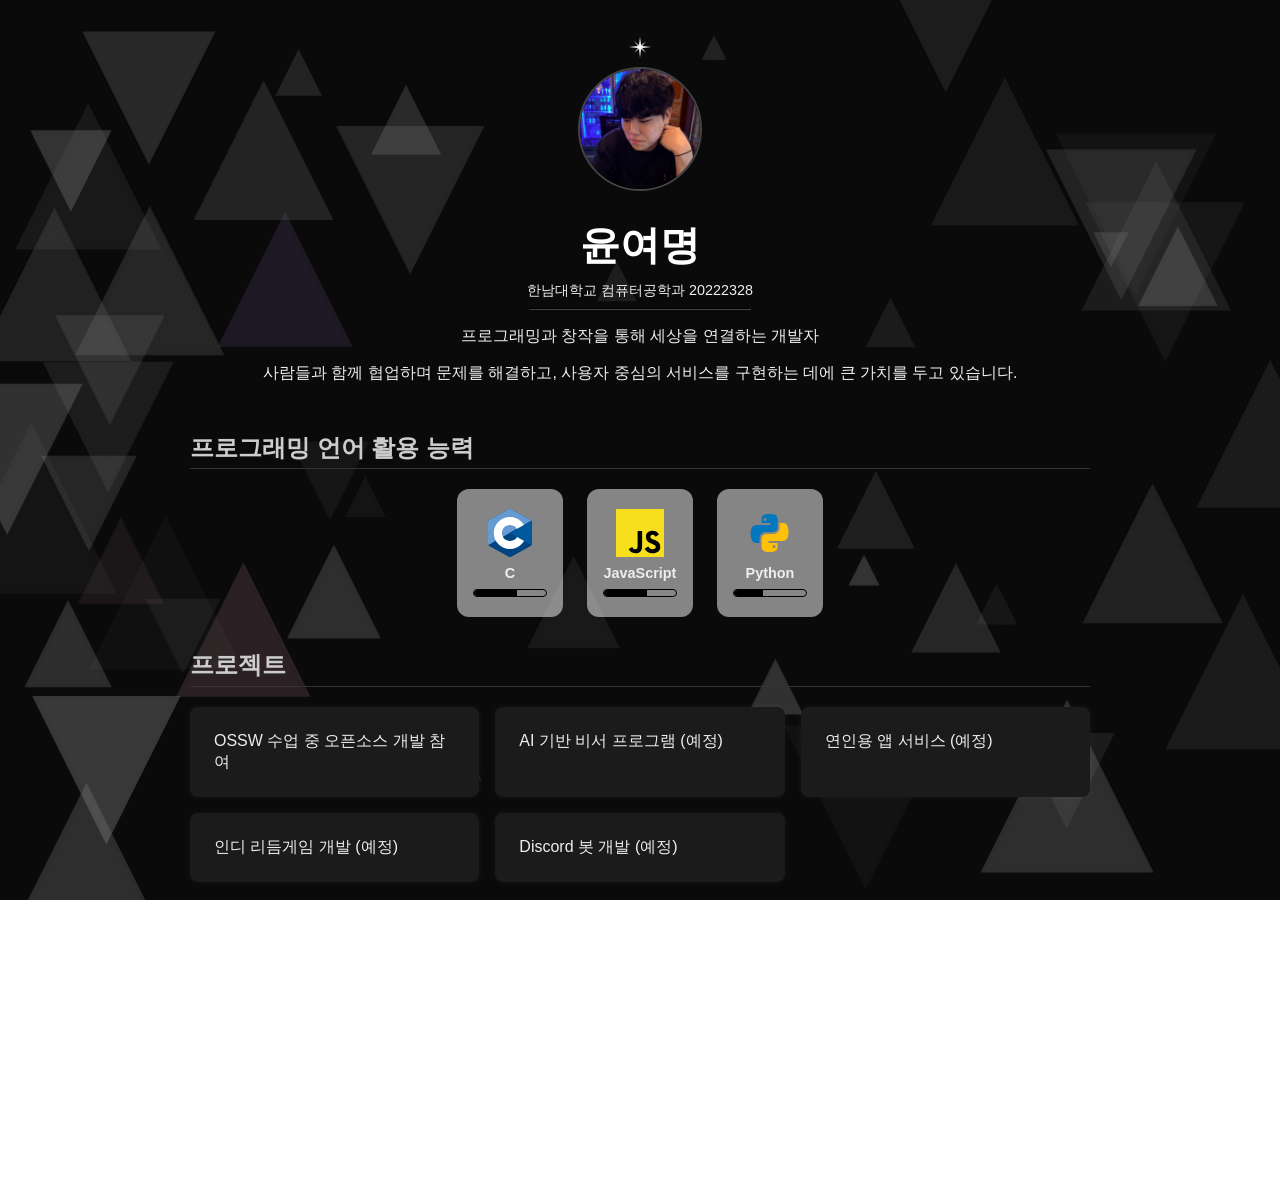
==== index.html @ 12ef15d9 "미리보기 이미지 수정" ====
<!DOCTYPE html>
<html lang="ko">
<head>
</title>
  <meta charset="UTF-8">
  <meta name="viewport" content="width=device-width, initial-scale=1.0">
  <meta property="og:image" content="https://sernn0.github.io/Sernn0/assets/icon/logo.png">
</title>
  <link rel="stylesheet" href="style/style.css">
</head>
<body>
  <canvas id="bg-pattern"></canvas>
  <div class="container">
      <header>
        <img src="assets/icon/logo.png" alt="로고" style="width: 30px; height: 30px; display: block; margin: 0 auto 0.3rem;">
        <img src="assets/profile.jpg" alt="프로필 사진" class="profile-img">
        <h1>윤여명</h1>
        <p class="student-id">한남대학교 컴퓨터공학과 20222328</p>
        <hr class="header-divider">
        <p>프로그래밍과 창작을 통해 세상을 연결하는 개발자</p>
        <p>사람들과 함께 협업하며 문제를 해결하고, 사용자 중심의 서비스를 구현하는 데에 큰 가치를 두고 있습니다.</p>
      </header>

      <section id="skills">
        <h2>프로그래밍 언어 활용 능력</h2>
        <div class="skill-card-container">
          <div class="skill-card-wrapper" data-skill="C">
            <div class="skill-card">
              <img src="assets/icon/c-icon.svg" alt="C" class="skill-card-icon">
              <p class="skill-name">C</p>
              <div class="skill-bar-outline">
                <div class="skill-bar" style="width: 60%;"></div>
              </div>
            </div>
          </div>
          <div class="skill-card-wrapper" data-skill="JavaScript">
            <div class="skill-card">
              <img src="assets/icon/js-icon.svg" alt="JavaScript" class="skill-card-icon">
              <p class="skill-name">JavaScript</p>
              <div class="skill-bar-outline">
                <div class="skill-bar" style="width: 60%;"></div>
              </div>
            </div>
          </div>
          <div class="skill-card-wrapper" data-skill="Python">
            <div class="skill-card">
              <img src="assets/icon/python-icon.svg" alt="Python" class="skill-card-icon">
              <p class="skill-name">Python</p>
              <div class="skill-bar-outline">
                <div class="skill-bar" style="width: 40%;"></div>
              </div>
            </div>
          </div>
        </div>
      </section>

      <section id="projects">
        <h2>프로젝트</h2>
        <div class="project-list">
          <div class="project-card">OSSW 수업 중 오픈소스 개발 참여</div>
          <div class="project-card">AI 기반 비서 프로그램 (예정)</div>
          <div class="project-card">연인용 앱 서비스 (예정)</div>
          <div class="project-card">인디 리듬게임 개발 (예정)</div>
          <div class="project-card">Discord 봇 개발 (예정)</div>
        </div>
      </section>

      <section id="future-role">
        <h2>희망 직무</h2>
        <p>추후 추가 예정</p>
      </section>

      <footer>
        <p class="footer-contact-label">Contact</p>
        <div class="footer-icon-group">
          <a href="https://github.com/Sernn0" target="_blank" class="footer-icon-link">
            <img src="assets/icon/github.svg" alt="Github" width="20"/>
          </a>
          <a href="https://www.instagram.com/nqfsl/" target="_blank" class="footer-icon-link">
            <img src="assets/icon/instagram.svg" alt="Instagram" width="20"/>
          </a>
          <a href="https://www.discord.com/users/368458404718444544" target="_blank" class="footer-icon-link">
            <img src="assets/icon/discord.svg" alt="Discord" width="20"/>
          </a>
        </div>
        <p>&copy; 2025 윤여명</p>
      </footer>
</div>
<div id="skill-popup" class="skill-popup hidden">
  <div class="skill-popup-content">
    <span class="skill-popup-close">&times;</span>
    <p id="skill-description"></p>
  </div>
</div>
<script src="js/script.js"></script>
</body>
</html>
---- style/style.css ----
/* 기본 설정 */
body, html {
  margin: 0;
  padding: 0;
  font-family: 'Helvetica Neue', sans-serif;
  background-color: transparent;
  color: #eee;
  overflow-x: hidden;
}

canvas#bg-pattern {
  position: fixed;
  top: 0;
  left: 0;
  width: 100%;
  height: 100%;
  z-index: -1;
  background: #0a0a0a;
  pointer-events: none;
}

.container {
  max-width: 900px;
  margin: 0 auto;
  padding: 2rem;
  background-color: transparent;
  /* backdrop-filter: blur(2px); */
  border-radius: 12px;
}

header {
  text-align: center;
  margin-bottom: 3rem;
}

h1 {
  font-size: 2.5rem;
  margin-bottom: 0.5rem;
  color: #fff;
}

h2 {
  color: #ccc;
  border-bottom: 1px solid #333;
  padding-bottom: 0.3rem;
  margin-top: 2rem;
}

ul {
  list-style: none;
  padding: 0;
}

li {
  margin: 0.5rem 0;
}

.project-list {
  display: grid;
  grid-template-columns: repeat(auto-fit, minmax(250px, 1fr));
  gap: 1rem;
  margin-top: 1rem;
}

.project-card {
  background: #1b1b1b;
  padding: 1.5rem;
  border-radius: 8px;
  box-shadow: 0 0 8px rgba(255, 255, 255, 0.05);
  transition: transform 0.3s ease, background 0.3s ease;
}

.project-card:hover {
  transform: translateY(-5px);
  background: #222;
}

footer {
  text-align: center;
  margin-top: 4rem;
  font-size: 0.9rem;
  color: #666;
}

.profile-img {
  width: 120px;
  height: 120px;
  border-radius: 50%;
  object-fit: cover;
  border: 2px solid #444;
  margin: 0 auto 1rem;
  display: block;
}

html, body {
  height: 100%;
}

/* 학번 표시 */
.student-id {
  font-size: 0.9rem;
  margin: 0.2rem 0;
}

/* 구분선 */
.header-divider {
  width: 220px;
  margin: 0.5rem auto;
  border-color: #444;
}

/* 아이콘 있는 스킬 리스트 */
.skill-icon {
  vertical-align: middle;
  margin-right: 5px;
}

/* Contact 라벨 */
.footer-contact-label {
  font-size: 0.65rem;
  color: #aaa;
  margin-bottom: 0.2rem;
}

/* Contact 아이콘 감싸는 영역 */
.footer-icon-group {
  margin-bottom: 0.5rem;
  background: rgba(255, 255, 255, 0.5);
  padding: 6px 10px;
  border-radius: 30px;
  display: inline-flex;
  gap: 10px;
}

/* 개별 아이콘 링크 */
.footer-icon-link {
  display: inline-flex;
}
/* Skill card layout container */
.skill-card-container {
  display: flex;
  justify-content: center;
  gap: 1.5rem;
  flex-wrap: wrap;
  margin-top: 1rem;
}

/* Individual skill card */
.skill-card {
  width: 90px;
  background-color: rgba(255, 255, 255, 0.5);
  border-radius: 12px;
  padding: 1.25rem 0.5rem;
  text-align: center;
  display: flex;
  flex-direction: column;
  align-items: center;
  gap: 0.5rem;
  transition: transform 0.3s ease;
  cursor: pointer;
}

/* Icon inside card (8/10 of height) */
.skill-card-icon {
  width: 48px;
  height: 48px;
  object-fit: contain;
}

/* Hover animation for skill cards */
.skill-card:hover {
  transform: scale(1.05);
}

/* Skill name (1/10 height) */
.skill-name {
  font-size: 0.9rem;
  font-weight: bold;
  color: #eee;
  margin: 0;
}

/* Skill bar wrapper (1/10 height) */
.skill-bar-outline {
  width: 80%;
  height: 6px;
  border: 1px solid #000;
  border-radius: 4px;
  background: transparent;
  overflow: hidden;
}

/* Skill bar fill */
.skill-bar {
  width: 100%;
  height: 100%;
  background-color: #000;
  border-radius: 3px 0 0 3px;
}

/* Popup styling */
.skill-popup {
  position: fixed;
  top: 0;
  left: 0;
  width: 100vw;
  height: 100vh;
  background-color: rgba(0,0,0,0.5);
  display: flex;
  align-items: center;
  justify-content: center;
  z-index: 9999;
}
.skill-popup.hidden {
  display: none;
}
.skill-popup-content {
  background-color: #fff;
  color: #000;
  padding: 1.5rem;
  border-radius: 10px;
  max-width: 400px;
  text-align: center;
  position: relative;
}
.skill-popup-close {
  position: absolute;
  top: 10px;
  right: 14px;
  cursor: pointer;
  font-size: 1.2rem;
}

#skill-description {
  text-align: left;
}
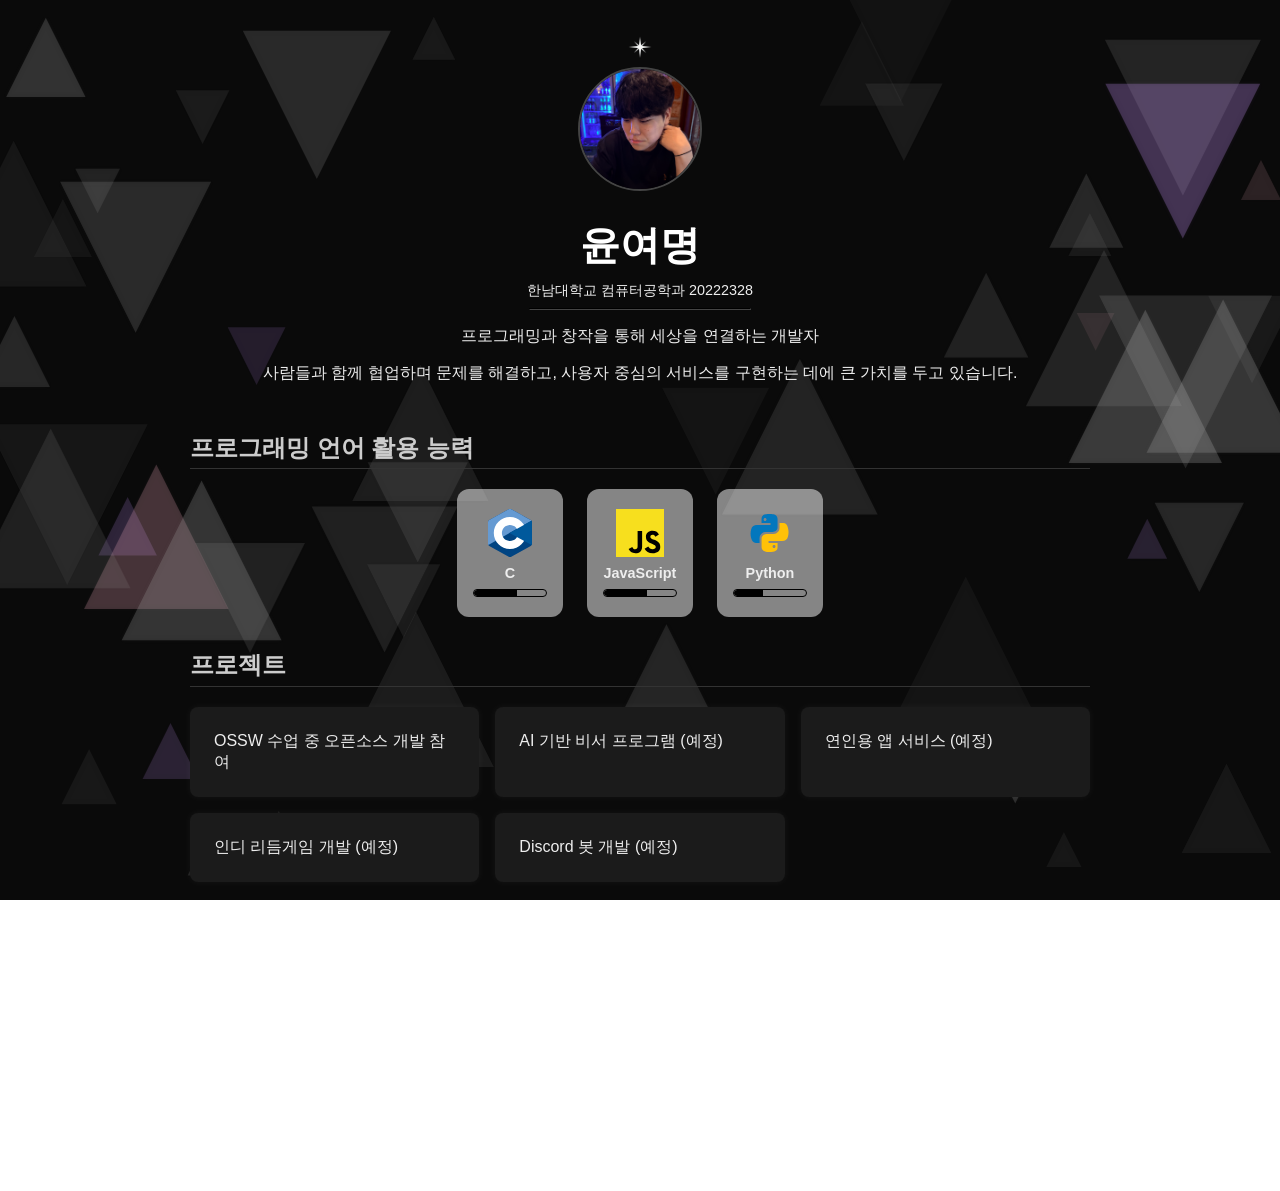
==== commit 03a6a611: "캐시 무효화 쿼리 파라미터 추가" ====
--- a/index.html
+++ b/index.html
@@ -4,7 +4,7 @@
 </title>
   <meta charset="UTF-8">
   <meta name="viewport" content="width=device-width, initial-scale=1.0">
-  <meta property="og:image" content="https://sernn0.github.io/Sernn0/assets/icon/logo.png">
+  <meta property="og:image" content="https://sernn0.github.io/Sernn0/assets/icon/logo.png?v=2">
 </title>
   <link rel="stylesheet" href="style/style.css">
 </head>
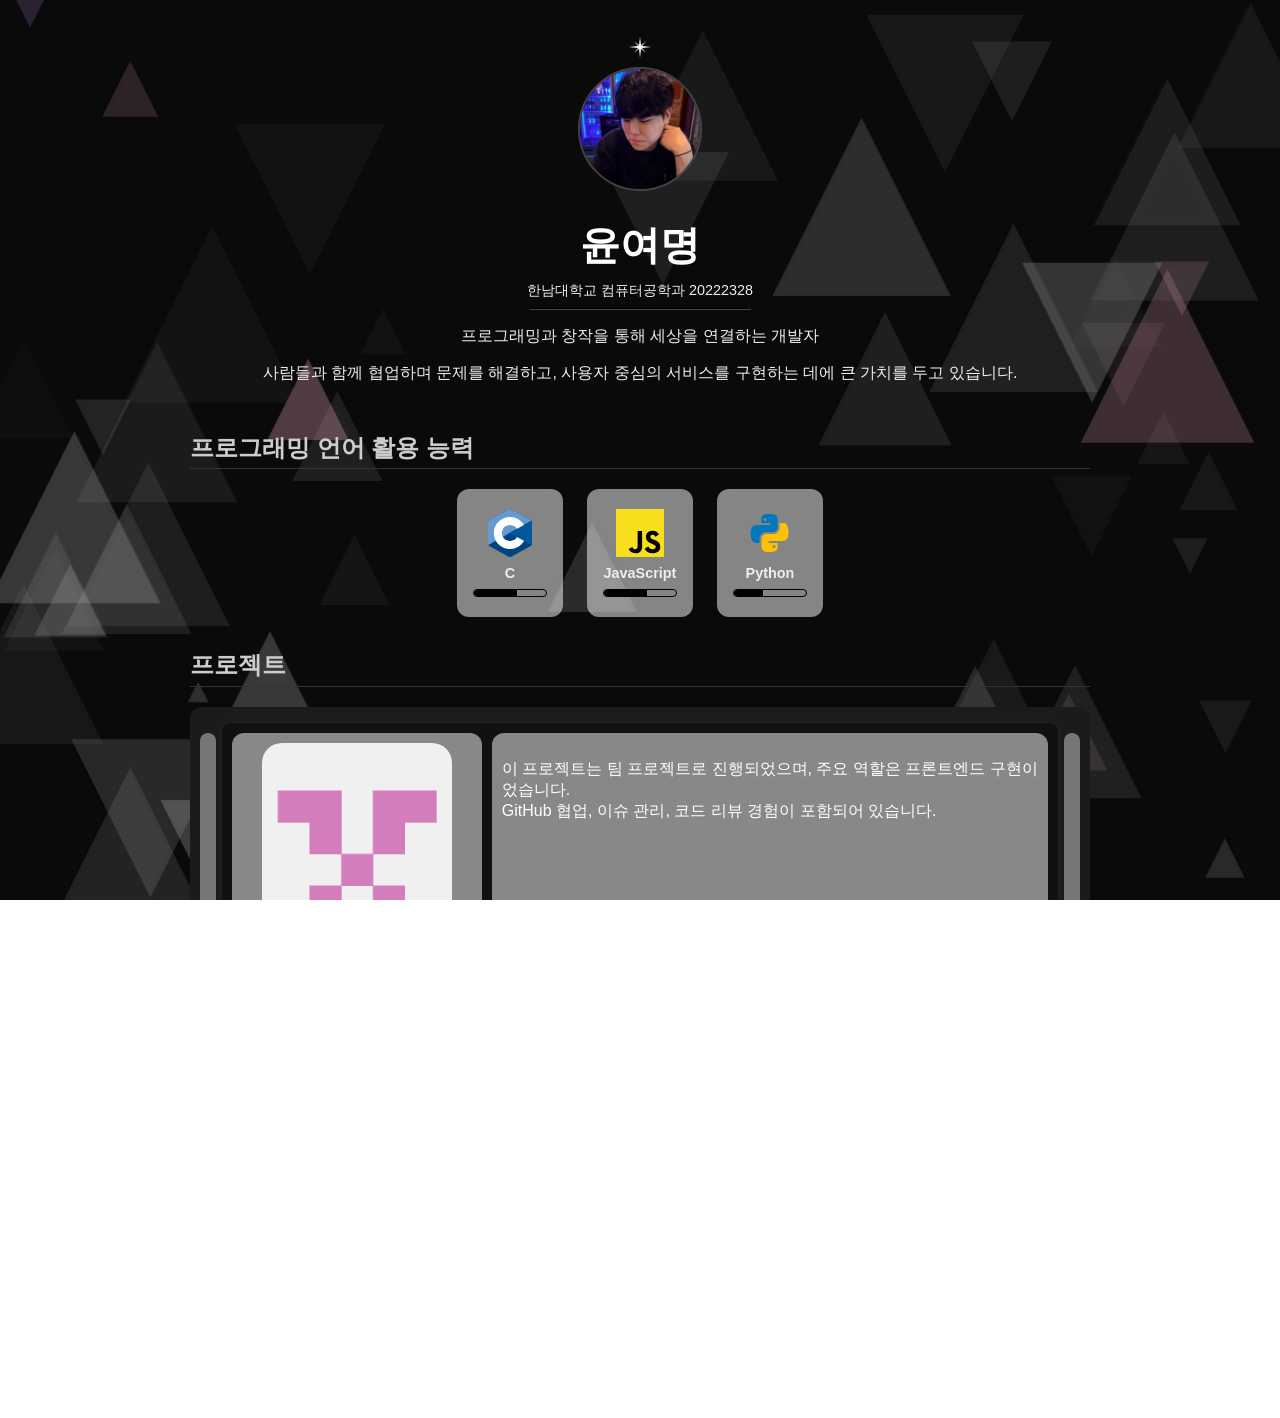
==== commit 886080df: "프로젝트 표시(캐러셀) 및 양식 변경" ====
--- a/index.html
+++ b/index.html
@@ -56,12 +56,91 @@
 
       <section id="projects">
         <h2>프로젝트</h2>
-        <div class="project-list">
-          <div class="project-card">OSSW 수업 중 오픈소스 개발 참여</div>
-          <div class="project-card">AI 기반 비서 프로그램 (예정)</div>
-          <div class="project-card">연인용 앱 서비스 (예정)</div>
-          <div class="project-card">인디 리듬게임 개발 (예정)</div>
-          <div class="project-card">Discord 봇 개발 (예정)</div>
+        <div class="project-carousel-container">
+          <span class="project-nav left">&#10094;</span>
+          <div class="project-carousel">
+            <div class="project-card">
+              <div class="project-inner-wrapper project-flex-row">
+                <div class="project-left">
+                  <img src="assets/projectImage/OSSW2025hnu.png" alt="Project 1 Icon" class="project-icon square-rounded" style="width: 190px; height: 190px; border-radius: 20px;">
+                  <hr class="project-divider">
+                  <h3 class="project-title">OSSW 수업 중 오픈소스 개발 참여</h3>
+                  <p class="project-summary">간단한 설명<br>두 번째 줄</p>
+                </div>
+                <div class="project-right">
+                  <p class="project-details">
+                    이 프로젝트는 팀 프로젝트로 진행되었으며, 주요 역할은 프론트엔드 구현이었습니다.<br>
+                    GitHub 협업, 이슈 관리, 코드 리뷰 경험이 포함되어 있습니다.
+                  </p>
+                </div>
+              </div>
+            </div>
+            <div class="project-card">
+              <div class="project-inner-wrapper project-flex-row">
+                <div class="project-left">
+                  <img src="assets/projectImage/AISecretary.png" alt="Project 2 Icon" class="project-icon square-rounded" style="width: 190px; height: 190px; border-radius: 20px;">
+                  <hr class="project-divider">
+                  <h3 class="project-title">AI 기반 비서 프로그램 (예정)</h3>
+                  <p class="project-summary">간단한 설명<br>두 번째 줄</p>
+                </div>
+                <div class="project-right">
+                  <p class="project-details">
+                    이 프로젝트는 팀 프로젝트로 진행되었으며, 주요 역할은 프론트엔드 구현이었습니다.<br>
+                    GitHub 협업, 이슈 관리, 코드 리뷰 경험이 포함되어 있습니다.
+                  </p>
+                </div>
+              </div>
+            </div>
+            <div class="project-card">
+              <div class="project-inner-wrapper project-flex-row">
+                <div class="project-left">
+                  <img src="assets/projectImage/CCApplication.png" alt="Project 3 Icon" class="project-icon square-rounded" style="width: 190px; height: 190px; border-radius: 20px;">
+                  <hr class="project-divider">
+                  <h3 class="project-title">연인용 앱 서비스 (예정)</h3>
+                  <p class="project-summary">간단한 설명<br>두 번째 줄</p>
+                </div>
+                <div class="project-right">
+                  <p class="project-details">
+                    이 프로젝트는 팀 프로젝트로 진행되었으며, 주요 역할은 프론트엔드 구현이었습니다.<br>
+                    GitHub 협업, 이슈 관리, 코드 리뷰 경험이 포함되어 있습니다.
+                  </p>
+                </div>
+              </div>
+            </div>
+            <div class="project-card">
+              <div class="project-inner-wrapper project-flex-row">
+                <div class="project-left">
+                  <img src="assets/projectImage/RhythmGame.png" alt="Project 4 Icon" class="project-icon square-rounded" style="width: 190px; height: 190px; border-radius: 20px;">
+                  <hr class="project-divider">
+                  <h3 class="project-title">인디 리듬게임 개발 (예정)</h3>
+                  <p class="project-summary">간단한 설명<br>두 번째 줄</p>
+                </div>
+                <div class="project-right">
+                  <p class="project-details">
+                    이 프로젝트는 팀 프로젝트로 진행되었으며, 주요 역할은 프론트엔드 구현이었습니다.<br>
+                    GitHub 협업, 이슈 관리, 코드 리뷰 경험이 포함되어 있습니다.
+                  </p>
+                </div>
+              </div>
+            </div>
+            <div class="project-card">
+              <div class="project-inner-wrapper project-flex-row">
+                <div class="project-left">
+                  <img src="assets/projectImage/DiscordBot.png" alt="Project 5 Icon" class="project-icon square-rounded" style="width: 190px; height: 190px; border-radius: 20px;">
+                  <hr class="project-divider">
+                  <h3 class="project-title">Discord 봇 개발 (예정)</h3>
+                  <p class="project-summary">간단한 설명<br>두 번째 줄</p>
+                </div>
+                <div class="project-right">
+                  <p class="project-details">
+                    이 프로젝트는 팀 프로젝트로 진행되었으며, 주요 역할은 프론트엔드 구현이었습니다.<br>
+                    GitHub 협업, 이슈 관리, 코드 리뷰 경험이 포함되어 있습니다.
+                  </p>
+                </div>
+              </div>
+            </div>
+          </div>
+          <span class="project-nav right">&#10095;</span>
         </div>
       </section>
 
--- a/style/style.css
+++ b/style/style.css
@@ -55,24 +55,124 @@
   margin: 0.5rem 0;
 }
 
-.project-list {
-  display: grid;
-  grid-template-columns: repeat(auto-fit, minmax(250px, 1fr));
-  gap: 1rem;
+
+
+/* Carousel structure for projects */
+.project-carousel-container {
+  position: relative;
+  display: flex;
+  justify-content: center;
+  align-items: center;
   margin-top: 1rem;
+  background-color: #1b1b1b;
+  border-radius: 12px;
+  padding: 1rem 2rem; /* adjusted from 2.5rem to 2rem */
+}
+
+.project-carousel {
+  display: flex;
+  justify-content: center;
+  scroll-snap-type: x mandatory;
+  flex: 1 0 auto;
+  align-items: stretch;
+  flex-wrap: nowrap;
+  width: 100%;
+}
+
+.project-nav {
+  position: absolute;
+  top: 50%;
+  transform: translateY(-50%);
+  font-size: 1.2rem;
+  color: #000;
+  width: 16px;
+  height: 350px;
+  background: rgba(255, 255, 255, 0.4);
+  border-radius: 10px;
+  display: flex;
+  align-items: center;
+  justify-content: center;
+  user-select: none;
+}
+
+.project-nav.left {
+  left: 10px;
+}
+
+.project-nav.right {
+  right: 10px;
 }
 
 .project-card {
-  background: #1b1b1b;
-  padding: 1.5rem;
+  flex: 1 1 auto;
+  max-width: 100%;
+  height: 350px;
+  padding: 10px;
+  background: #111;
   border-radius: 8px;
+  color: #fff;
+  scroll-snap-align: start;
   box-shadow: 0 0 8px rgba(255, 255, 255, 0.05);
-  transition: transform 0.3s ease, background 0.3s ease;
-}
-
-.project-card:hover {
-  transform: translateY(-5px);
-  background: #222;
+}
+
+.project-inner-wrapper {
+  display: flex;
+  flex-direction: row;
+  gap: 10px;
+  width: 100%;
+  height: 100%;
+}
+
+.project-left {
+  width: 30%;
+  height: calc(100% - 20px);
+  background-color: rgba(255, 255, 255, 0.5);
+  border-radius: 12px;
+  padding: 10px;
+  display: flex;
+  flex-direction: column;
+  align-items: center;
+  justify-content: flex-start;
+  gap: 0.5rem;
+}
+
+.project-icon {
+  width: 40px;
+  height: 40px;
+  object-fit: contain;
+}
+
+.project-divider {
+  width: 95%;
+  border-color: #444;
+}
+
+.project-title {
+  font-weight: bold;
+  font-size: 1.1rem;
+  color: #eee;
+  text-align: center;
+  margin-top: -0.3rem; /* added to reduce gap */
+}
+
+.project-summary {
+  font-size: 0.8rem;
+  text-align: center;
+  color: #ccc;
+  margin-top: -0.2rem;
+}
+
+.project-right {
+  width: 70%;
+  height: calc(100% - 20px);
+  background-color: rgba(255, 255, 255, 0.5);
+  border-radius: 12px;
+  padding: 10px;
+  display: flex;
+  flex-direction: column;
+  justify-content: flex-start;
+  text-align: left;
+  overflow-y: auto;
 }
 
 footer {
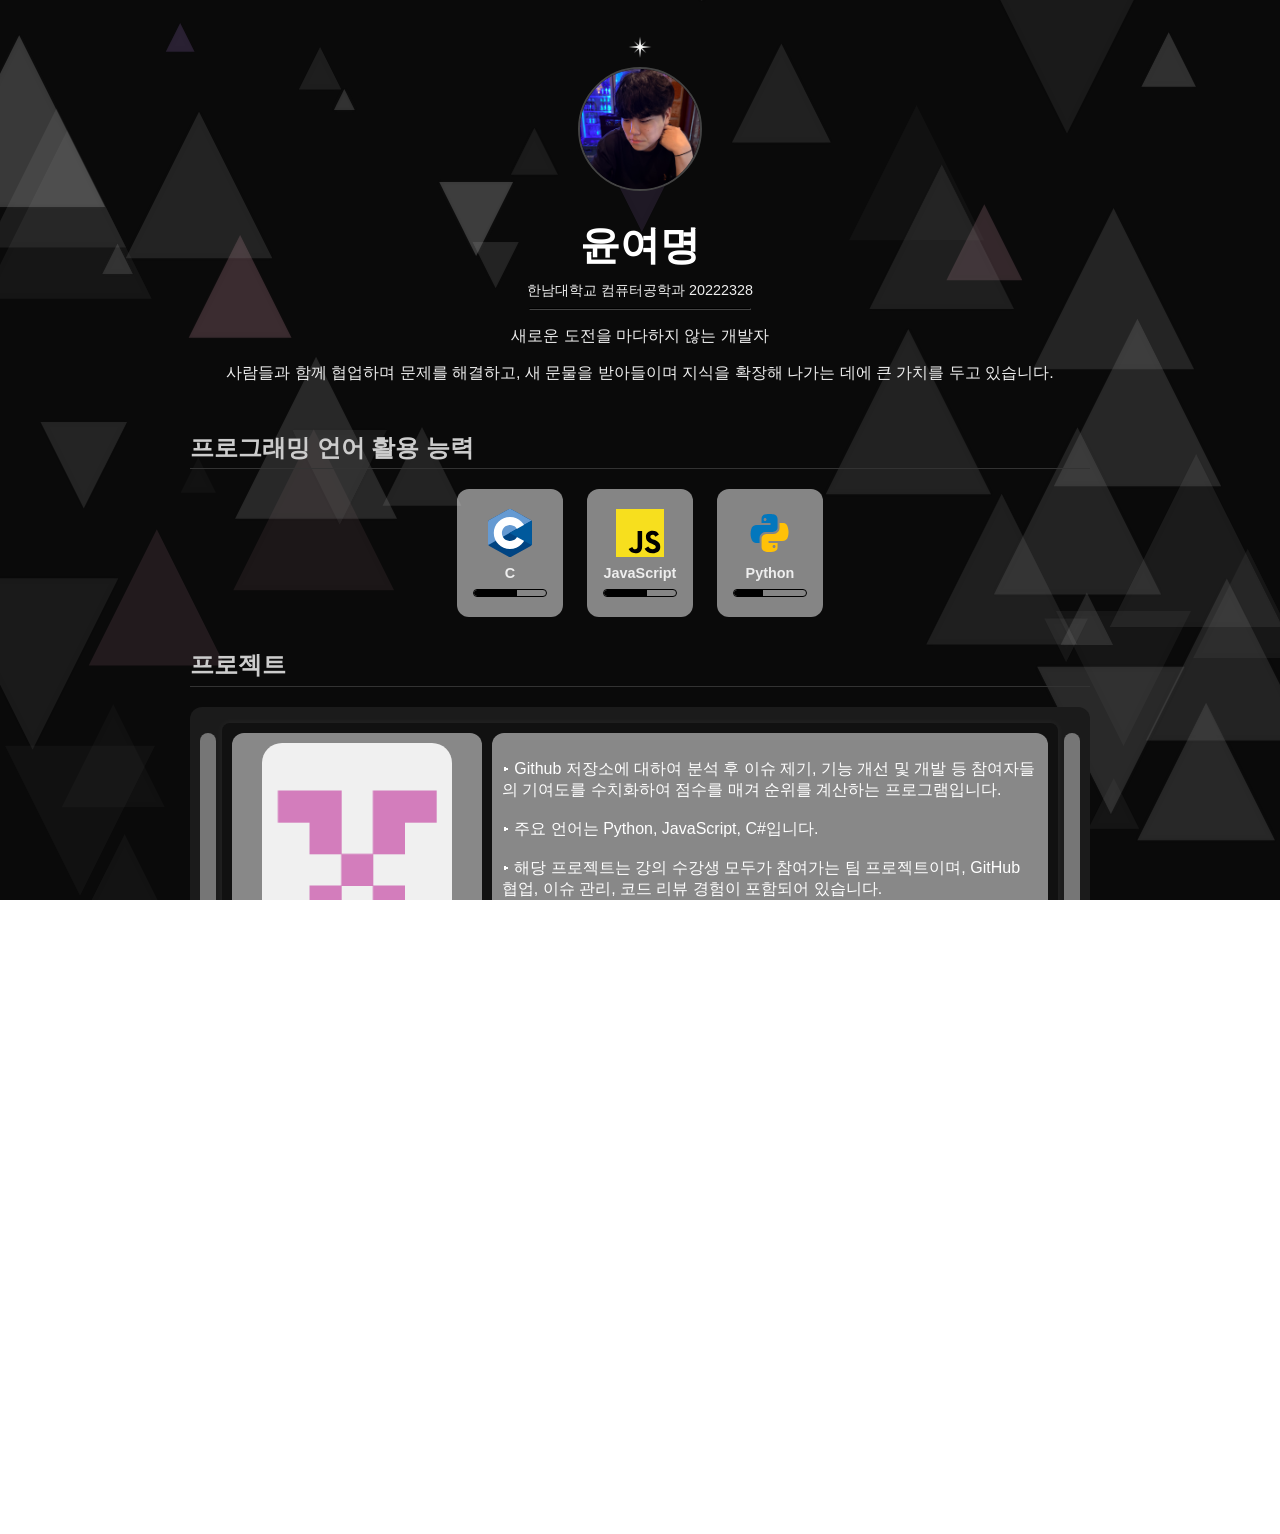
==== commit 7e98b34c: "소개 및 카피라이트 수정" ====
--- a/index.html
+++ b/index.html
@@ -17,8 +17,8 @@
         <h1>윤여명</h1>
         <p class="student-id">한남대학교 컴퓨터공학과 20222328</p>
         <hr class="header-divider">
-        <p>프로그래밍과 창작을 통해 세상을 연결하는 개발자</p>
-        <p>사람들과 함께 협업하며 문제를 해결하고, 사용자 중심의 서비스를 구현하는 데에 큰 가치를 두고 있습니다.</p>
+        <p>새로운 도전을 마다하지 않는 개발자</p>
+        <p>사람들과 함께 협업하며 문제를 해결하고, 새 문물을 받아들이며 지식을 확장해 나가는 데에 큰 가치를 두고 있습니다.</p>
       </header>
 
       <section id="skills">
@@ -64,13 +64,12 @@
                 <div class="project-left">
                   <img src="assets/projectImage/OSSW2025hnu.png" alt="Project 1 Icon" class="project-icon square-rounded" style="width: 190px; height: 190px; border-radius: 20px;">
                   <hr class="project-divider">
-                  <h3 class="project-title">OSSW 수업 중 오픈소스 개발 참여</h3>
-                  <p class="project-summary">간단한 설명<br>두 번째 줄</p>
+                  <h3 class="project-title">OSSW HNU CE 2025 spring</h3>
+                  <p class="project-summary">• 팀 프로젝트</p>
                 </div>
                 <div class="project-right">
                   <p class="project-details">
-                    이 프로젝트는 팀 프로젝트로 진행되었으며, 주요 역할은 프론트엔드 구현이었습니다.<br>
-                    GitHub 협업, 이슈 관리, 코드 리뷰 경험이 포함되어 있습니다.
+                    ▸ Github 저장소에 대하여 분석 후 이슈 제기, 기능 개선 및 개발 등 참여자들의 기여도를 수치화하여 점수를 매겨 순위를 계산하는 프로그램입니다.<br><br>▸ 주요 언어는 Python, JavaScript, C#입니다.<br><br>▸ 해당 프로젝트는 강의 수강생 모두가 참여가는 팀 프로젝트이며, GitHub 협업, 이슈 관리, 코드 리뷰 경험이 포함되어 있습니다.<br><br>▸ 해당 프로젝트 참여를 통해 협업과 팀워크의 중요성, 그리고 프로그램의 개발 과정을 조금이나마 체험해보는 경험이 되었으며, 참여자 순위 상위 5등을 기록하였습니다.
                   </p>
                 </div>
               </div>
@@ -80,13 +79,12 @@
                 <div class="project-left">
                   <img src="assets/projectImage/AISecretary.png" alt="Project 2 Icon" class="project-icon square-rounded" style="width: 190px; height: 190px; border-radius: 20px;">
                   <hr class="project-divider">
-                  <h3 class="project-title">AI 기반 비서 프로그램 (예정)</h3>
-                  <p class="project-summary">간단한 설명<br>두 번째 줄</p>
+                  <h3 class="project-title">AI 기반 비서 프로그램</h3>
+                  <p class="project-summary">• 개인 프로젝트<br>• 예정 중인 프로젝트</p>
                 </div>
                 <div class="project-right">
                   <p class="project-details">
-                    이 프로젝트는 팀 프로젝트로 진행되었으며, 주요 역할은 프론트엔드 구현이었습니다.<br>
-                    GitHub 협업, 이슈 관리, 코드 리뷰 경험이 포함되어 있습니다.
+                    ▸ 이 프로젝트는 계획중인 개인 프로젝트입니다.<br><br>▸ AI를 기반으로 한 사용자 맞춤 비서 프로그램을 개발하려고 하며, 주요 기능은 일정 관리 / 업무 효율 극대화 툴 제공 / 상황에 따른 필요한 정보의 빠른 제공 / 전반적인 데스크탑 관리 등이 있습니다.<br><br>▸ 프로젝트 개발 후 스케일이 커지면, 데스크탑을 포함한 모바일(Android/iOS)의 크로스 플랫폼을 통한 연동 서비스를 제공하는 것이 목표입니다.<br><br>▸ 모티브는 모 애니메이션의 ENE라는 캐릭터입니다.
                   </p>
                 </div>
               </div>
@@ -96,13 +94,12 @@
                 <div class="project-left">
                   <img src="assets/projectImage/CCApplication.png" alt="Project 3 Icon" class="project-icon square-rounded" style="width: 190px; height: 190px; border-radius: 20px;">
                   <hr class="project-divider">
-                  <h3 class="project-title">연인용 앱 서비스 (예정)</h3>
-                  <p class="project-summary">간단한 설명<br>두 번째 줄</p>
+                  <h3 class="project-title">연인들을 위한 애플리케이션</h3>
+                  <p class="project-summary">• 개인 프로젝트<br>• 예정 중인 프로젝트</p>
                 </div>
                 <div class="project-right">
                   <p class="project-details">
-                    이 프로젝트는 팀 프로젝트로 진행되었으며, 주요 역할은 프론트엔드 구현이었습니다.<br>
-                    GitHub 협업, 이슈 관리, 코드 리뷰 경험이 포함되어 있습니다.
+                    ▸ 이 프로젝트는 계획중인 개인 프로젝트입니다.<br><br>▸ 모바일(Android/iOS) 플랫폼을 대상으로 서비스할 계획이며, 주요 기능은 연인 간 서로의 일기 / 상대에게 질문하기 / 인앱 알림을 통한 상대 깨우기 / 연인 간 데이트 지도 채우기 / 인앱 활동을 통한 크리쳐 키우기 등이 있습니다.
                   </p>
                 </div>
               </div>
@@ -112,13 +109,12 @@
                 <div class="project-left">
                   <img src="assets/projectImage/RhythmGame.png" alt="Project 4 Icon" class="project-icon square-rounded" style="width: 190px; height: 190px; border-radius: 20px;">
                   <hr class="project-divider">
-                  <h3 class="project-title">인디 리듬게임 개발 (예정)</h3>
-                  <p class="project-summary">간단한 설명<br>두 번째 줄</p>
+                  <h3 class="project-title">인디 리듬게임 개발</h3>
+                  <p class="project-summary">• 팀 프로젝트<br>• 예정 중인 프로젝트</p>
                 </div>
                 <div class="project-right">
                   <p class="project-details">
-                    이 프로젝트는 팀 프로젝트로 진행되었으며, 주요 역할은 프론트엔드 구현이었습니다.<br>
-                    GitHub 협업, 이슈 관리, 코드 리뷰 경험이 포함되어 있습니다.
+                    ▸ 이 프로젝트는 계획중인 팀 프로젝트입니다.<br><br>▸ 제가 리듬게임을 아주 좋아하기 때문에, 지금까지는 존재하지 않았던 리듬게임 경험을 선사해 주는 게임을 개발하고자 하는 목표가 있습니다.<br><br>▸ 게임을 플레이하는 환경이 다르면 밸런스에 큰 영향을 줄 것이라고 판단하여, 데스크톱의 단일 서비스의 온라인 멀티 리듬 게임을 구상 중입니다.<br><br>▸ 아직 자세한 내용은 확정된 것이 없습니다.
                   </p>
                 </div>
               </div>
@@ -128,13 +124,12 @@
                 <div class="project-left">
                   <img src="assets/projectImage/DiscordBot.png" alt="Project 5 Icon" class="project-icon square-rounded" style="width: 190px; height: 190px; border-radius: 20px;">
                   <hr class="project-divider">
-                  <h3 class="project-title">Discord 봇 개발 (예정)</h3>
-                  <p class="project-summary">간단한 설명<br>두 번째 줄</p>
+                  <h3 class="project-title">Discord 봇 개발</h3>
+                  <p class="project-summary">• 개인 프로젝트<br>• 예정 중인 프로젝트</p>
                 </div>
                 <div class="project-right">
                   <p class="project-details">
-                    이 프로젝트는 팀 프로젝트로 진행되었으며, 주요 역할은 프론트엔드 구현이었습니다.<br>
-                    GitHub 협업, 이슈 관리, 코드 리뷰 경험이 포함되어 있습니다.
+                    ▸ 이 프로젝트는 계획중인 개인 프로젝트입니다.<br><br>▸ 디스코드는 예전만큼은 아니지만 게이머들에게 있어서 빠질 수 없는 커뮤니티 시스템입니다.<br><br>▸ 게이머들을 위해 api를 연동한 게임 정보 제공 및 간편한 명령어를 제공하는 봇 / 같이 구상중인 AI 기반 비서 프로그램과 연동한 라이프 스타일에 맞춰진 유용한 봇, 아직은 두 개의 방향을 열고 고민 중에 있습니다.
                   </p>
                 </div>
               </div>
@@ -146,7 +141,12 @@
 
       <section id="future-role">
         <h2>희망 직무</h2>
-        <p>추후 추가 예정</p>
+        <ul class="future-role-list">
+          <li>▸ 프론트 / 백엔드 풀스택 개발자</li>
+          <li>▸ 캐주얼 게임 개발자</li>
+          <li>▸ AI / 빅데이터 관련 직무</li>
+        </ul>
+        <p>세상은 넓고 배울 것은 많기 때문에 폭 넓게 지식을 쌓고 있으며,<br> 확신이 들고 진정으로 하고 싶은 직무가 생길 때, 걱정 없이 그 길을 걸을 수 있도록 준비하고 있습니다.</p>
       </section>
 
       <footer>
@@ -162,7 +162,7 @@
             <img src="assets/icon/discord.svg" alt="Discord" width="20"/>
           </a>
         </div>
-        <p>&copy; 2025 윤여명</p>
+        <p>sernn1213@gmail.com &copy; 2025 윤여명 All rights reserved.</p>
       </footer>
 </div>
 <div id="skill-popup" class="skill-popup hidden">
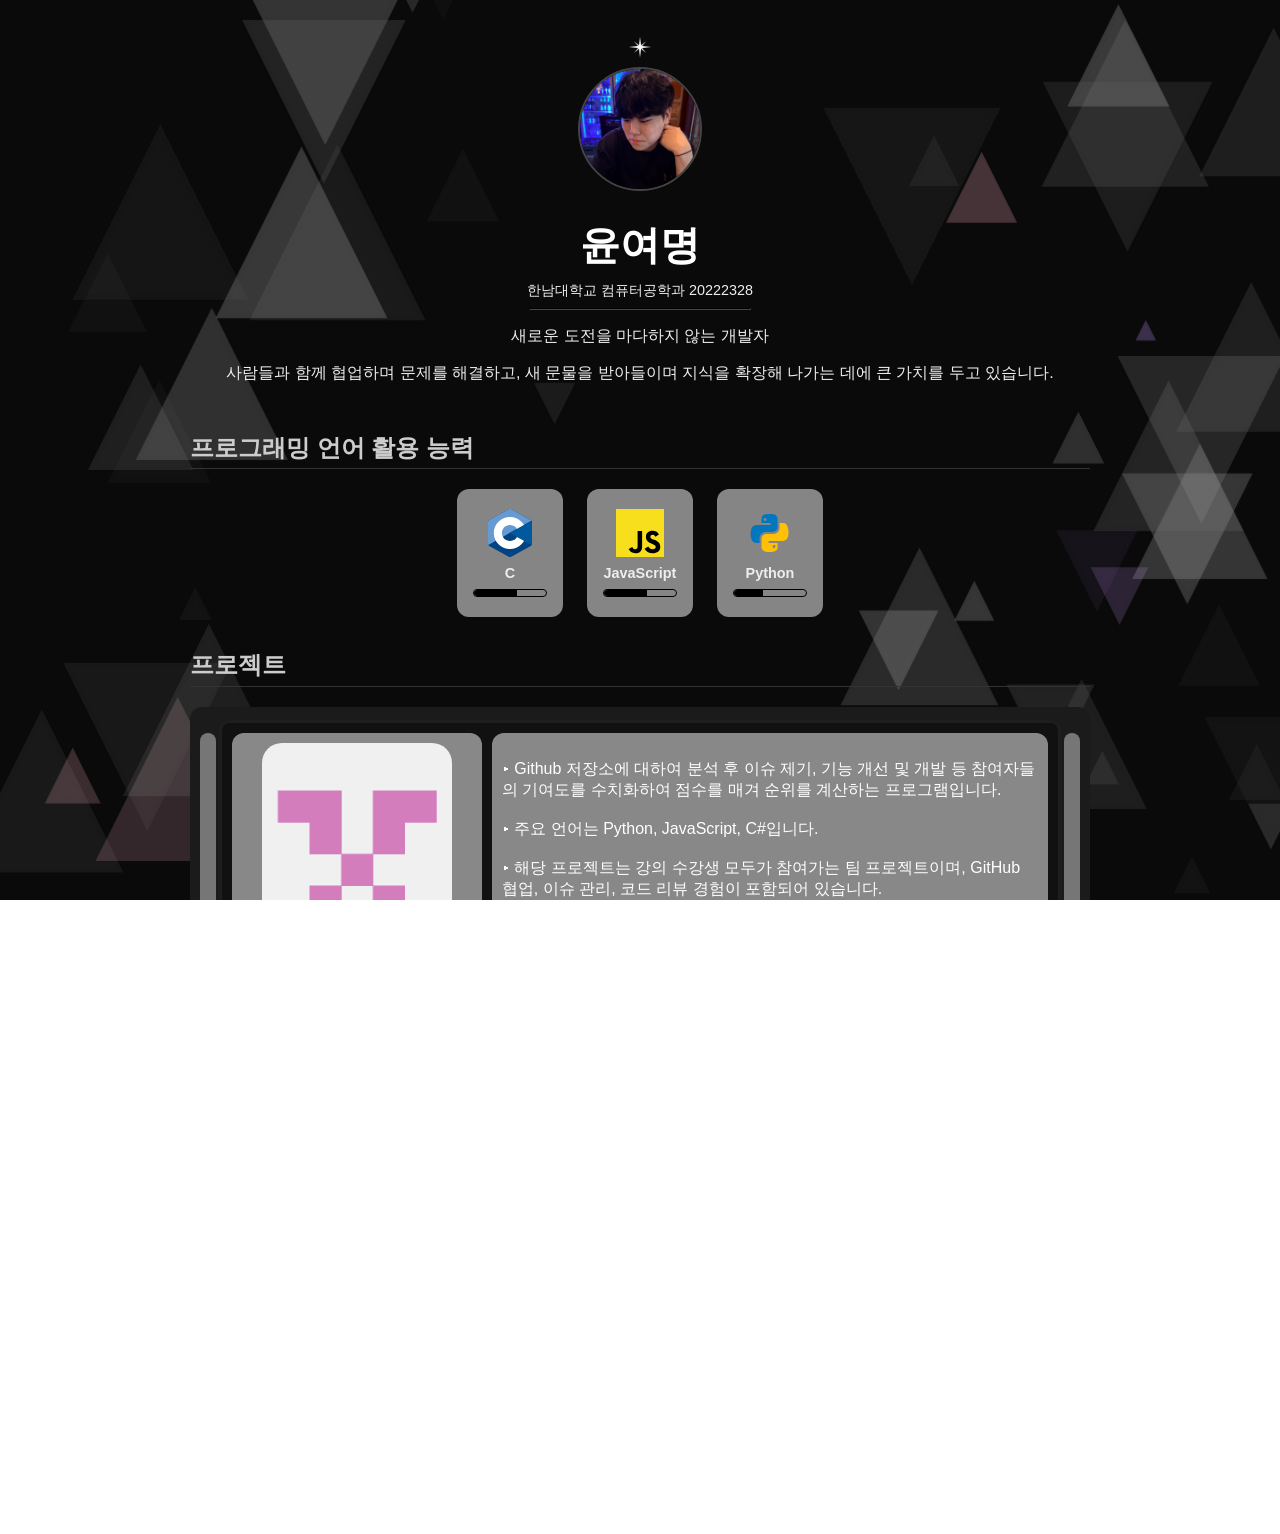
==== commit f94b2580: "최종 정리" ====
--- a/index.html
+++ b/index.html
@@ -1,11 +1,9 @@
 <!DOCTYPE html>
 <html lang="ko">
 <head>
-</title>
   <meta charset="UTF-8">
   <meta name="viewport" content="width=device-width, initial-scale=1.0">
   <meta property="og:image" content="https://sernn0.github.io/Sernn0/assets/icon/logo.png?v=2">
-</title>
   <link rel="stylesheet" href="style/style.css">
 </head>
 <body>
--- a/style/style.css
+++ b/style/style.css
@@ -1,4 +1,3 @@
-/* 기본 설정 */
 body, html {
   margin: 0;
   padding: 0;
@@ -24,7 +23,6 @@
   margin: 0 auto;
   padding: 2rem;
   background-color: transparent;
-  /* backdrop-filter: blur(2px); */
   border-radius: 12px;
 }
 
@@ -57,7 +55,6 @@
 
 
 
-/* Carousel structure for projects */
 .project-carousel-container {
   position: relative;
   display: flex;
@@ -137,8 +134,6 @@
 }
 
 .project-icon {
-  width: 40px;
-  height: 40px;
   object-fit: contain;
 }
 
@@ -196,33 +191,28 @@
   height: 100%;
 }
 
-/* 학번 표시 */
 .student-id {
   font-size: 0.9rem;
   margin: 0.2rem 0;
 }
 
-/* 구분선 */
 .header-divider {
   width: 220px;
   margin: 0.5rem auto;
   border-color: #444;
 }
 
-/* 아이콘 있는 스킬 리스트 */
 .skill-icon {
   vertical-align: middle;
   margin-right: 5px;
 }
 
-/* Contact 라벨 */
 .footer-contact-label {
   font-size: 0.65rem;
   color: #aaa;
   margin-bottom: 0.2rem;
 }
 
-/* Contact 아이콘 감싸는 영역 */
 .footer-icon-group {
   margin-bottom: 0.5rem;
   background: rgba(255, 255, 255, 0.5);
@@ -232,11 +222,9 @@
   gap: 10px;
 }
 
-/* 개별 아이콘 링크 */
 .footer-icon-link {
   display: inline-flex;
 }
-/* Skill card layout container */
 .skill-card-container {
   display: flex;
   justify-content: center;
@@ -245,7 +233,6 @@
   margin-top: 1rem;
 }
 
-/* Individual skill card */
 .skill-card {
   width: 90px;
   background-color: rgba(255, 255, 255, 0.5);
@@ -260,19 +247,16 @@
   cursor: pointer;
 }
 
-/* Icon inside card (8/10 of height) */
 .skill-card-icon {
   width: 48px;
   height: 48px;
   object-fit: contain;
 }
 
-/* Hover animation for skill cards */
 .skill-card:hover {
   transform: scale(1.05);
 }
 
-/* Skill name (1/10 height) */
 .skill-name {
   font-size: 0.9rem;
   font-weight: bold;
@@ -280,7 +264,6 @@
   margin: 0;
 }
 
-/* Skill bar wrapper (1/10 height) */
 .skill-bar-outline {
   width: 80%;
   height: 6px;
@@ -290,7 +273,6 @@
   overflow: hidden;
 }
 
-/* Skill bar fill */
 .skill-bar {
   width: 100%;
   height: 100%;
@@ -298,7 +280,6 @@
   border-radius: 3px 0 0 3px;
 }
 
-/* Popup styling */
 .skill-popup {
   position: fixed;
   top: 0;
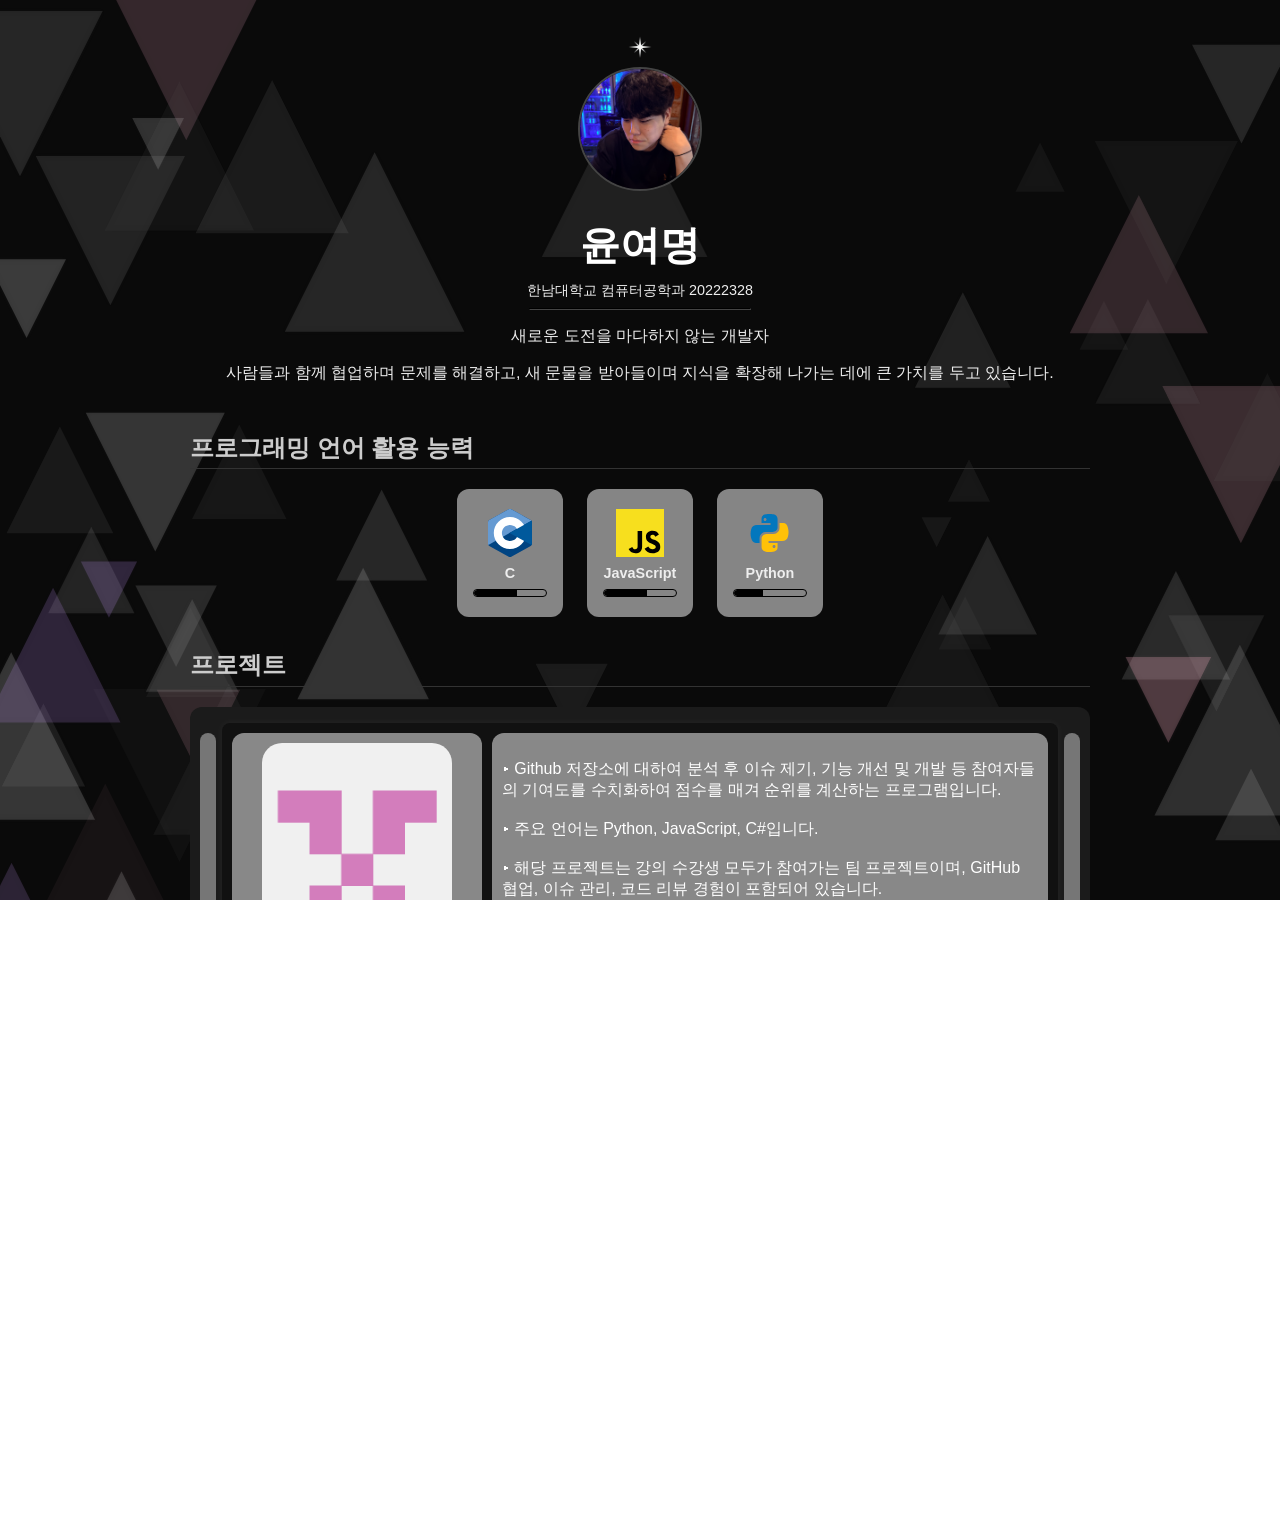
==== commit 3abbbfa7: "표현 수정2" ====
--- a/index.html
+++ b/index.html
@@ -142,7 +142,7 @@
         <ul class="future-role-list">
           <li>▸ 프론트 / 백엔드 풀스택 개발자</li>
           <li>▸ 캐주얼 게임 개발자</li>
-          <li>▸ AI / 빅데이터 관련 직무</li>
+          <li>▸ AI / 빅데이터 관련 개발자</li>
         </ul>
         <p>세상은 넓고 배울 것은 많기 때문에 폭 넓게 지식을 쌓고 있으며,<br> 확신이 들고 진정으로 하고 싶은 직무가 생길 때, 걱정 없이 그 길을 걸을 수 있도록 준비하고 있습니다.</p>
       </section>
@@ -171,4 +171,4 @@
 </div>
 <script src="js/script.js"></script>
 </body>
-</html>+</html>
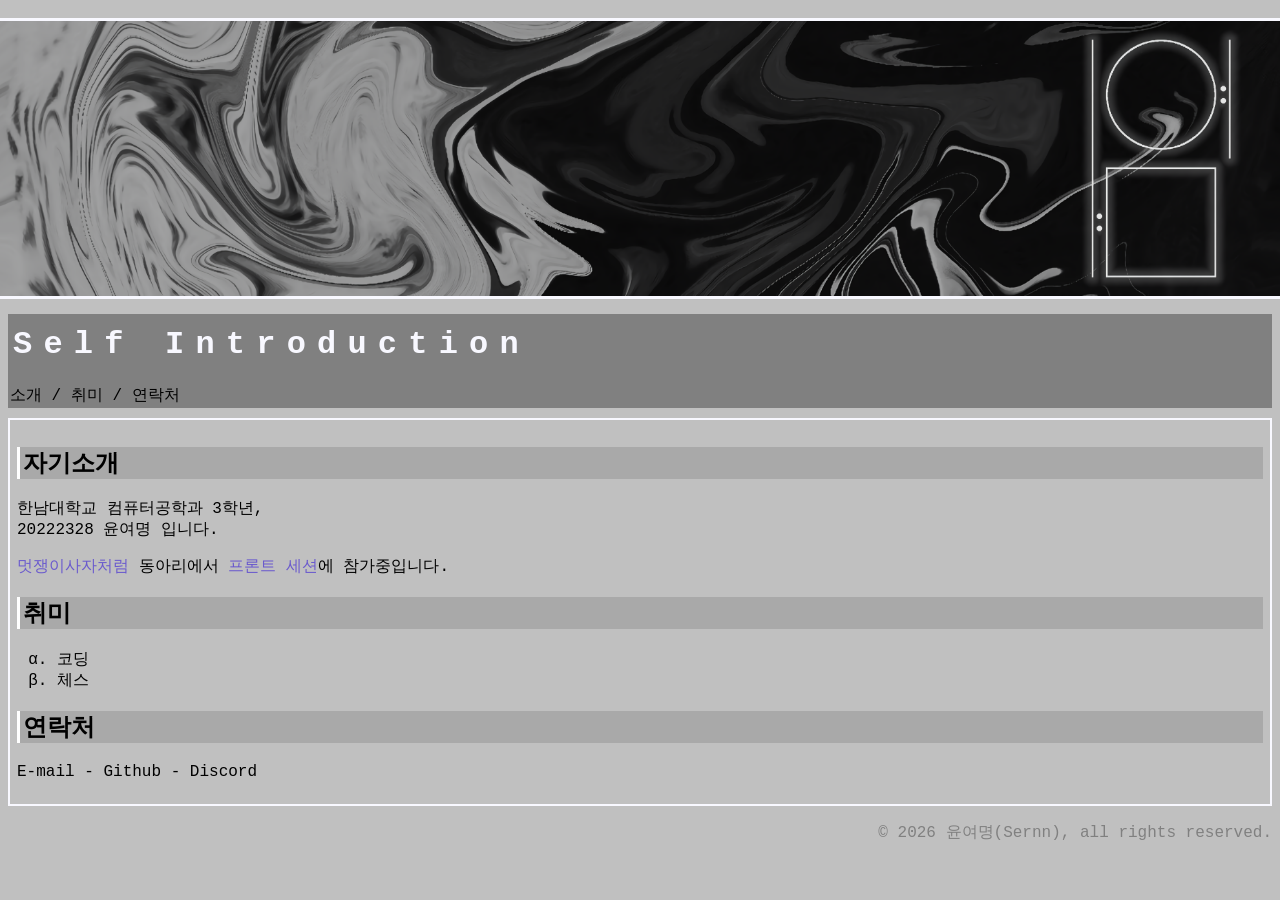
==== commit f832dce8: "initialize" ====
--- a/index.html
+++ b/index.html
@@ -1,174 +1,50 @@
 <!DOCTYPE html>
 <html lang="ko">
 <head>
-  <meta charset="UTF-8">
-  <meta name="viewport" content="width=device-width, initial-scale=1.0">
-  <meta property="og:image" content="https://sernn0.github.io/Sernn0/assets/icon/logo.png?v=2">
-  <link rel="stylesheet" href="style/style.css">
+    <meta charset="UTF-8">
+    <meta name="viewport" content="width=device-width, initial-scale=1.0">
+    <title>Sernn</title>
+    <link rel="stylesheet" href="style.css">
 </head>
 <body>
-  <canvas id="bg-pattern"></canvas>
-  <div class="container">
-      <header>
-        <img src="assets/icon/logo.png" alt="로고" style="width: 30px; height: 30px; display: block; margin: 0 auto 0.3rem;">
-        <img src="assets/profile.jpg" alt="프로필 사진" class="profile-img">
-        <h1>윤여명</h1>
-        <p class="student-id">한남대학교 컴퓨터공학과 20222328</p>
-        <hr class="header-divider">
-        <p>새로운 도전을 마다하지 않는 개발자</p>
-        <p>사람들과 함께 협업하며 문제를 해결하고, 새 문물을 받아들이며 지식을 확장해 나가는 데에 큰 가치를 두고 있습니다.</p>
-      </header>
+    <!-- 배너 이미지 -->
+    <img src="images/YMbanner.png" alt="banner" class="banner">
+    <header>
+        <h1>Self Introduction</h1>
+        <nav>
+            <a href="#introduce">소개</a> /
+            <a href="#hobby">취미</a> /
+            <a href="#contact">연락처</a>
+        </nav>
+    </header>
 
-      <section id="skills">
-        <h2>프로그래밍 언어 활용 능력</h2>
-        <div class="skill-card-container">
-          <div class="skill-card-wrapper" data-skill="C">
-            <div class="skill-card">
-              <img src="assets/icon/c-icon.svg" alt="C" class="skill-card-icon">
-              <p class="skill-name">C</p>
-              <div class="skill-bar-outline">
-                <div class="skill-bar" style="width: 60%;"></div>
-              </div>
-            </div>
-          </div>
-          <div class="skill-card-wrapper" data-skill="JavaScript">
-            <div class="skill-card">
-              <img src="assets/icon/js-icon.svg" alt="JavaScript" class="skill-card-icon">
-              <p class="skill-name">JavaScript</p>
-              <div class="skill-bar-outline">
-                <div class="skill-bar" style="width: 60%;"></div>
-              </div>
-            </div>
-          </div>
-          <div class="skill-card-wrapper" data-skill="Python">
-            <div class="skill-card">
-              <img src="assets/icon/python-icon.svg" alt="Python" class="skill-card-icon">
-              <p class="skill-name">Python</p>
-              <div class="skill-bar-outline">
-                <div class="skill-bar" style="width: 40%;"></div>
-              </div>
-            </div>
-          </div>
-        </div>
-      </section>
+    <main>
+        <section id="introduce">
+            <h2>자기소개</h2>
+            <p>한남대학교 컴퓨터공학과 3학년,<br>20222328 윤여명 입니다.</p>
+            <p><span>멋쟁이사자처럼</span> 동아리에서 <span>프론트 세션</span>에 참가중입니다.</p>
+        </section>
 
-      <section id="projects">
-        <h2>프로젝트</h2>
-        <div class="project-carousel-container">
-          <span class="project-nav left">&#10094;</span>
-          <div class="project-carousel">
-            <div class="project-card">
-              <div class="project-inner-wrapper project-flex-row">
-                <div class="project-left">
-                  <img src="assets/projectImage/OSSW2025hnu.png" alt="Project 1 Icon" class="project-icon square-rounded" style="width: 190px; height: 190px; border-radius: 20px;">
-                  <hr class="project-divider">
-                  <h3 class="project-title">OSSW HNU CE 2025 spring</h3>
-                  <p class="project-summary">• 팀 프로젝트</p>
-                </div>
-                <div class="project-right">
-                  <p class="project-details">
-                    ▸ Github 저장소에 대하여 분석 후 이슈 제기, 기능 개선 및 개발 등 참여자들의 기여도를 수치화하여 점수를 매겨 순위를 계산하는 프로그램입니다.<br><br>▸ 주요 언어는 Python, JavaScript, C#입니다.<br><br>▸ 해당 프로젝트는 강의 수강생 모두가 참여가는 팀 프로젝트이며, GitHub 협업, 이슈 관리, 코드 리뷰 경험이 포함되어 있습니다.<br><br>▸ 해당 프로젝트 참여를 통해 협업과 팀워크의 중요성, 그리고 프로그램의 개발 과정을 조금이나마 체험해보는 경험이 되었으며, 참여자 순위 상위 5등을 기록하였습니다.
-                  </p>
-                </div>
-              </div>
-            </div>
-            <div class="project-card">
-              <div class="project-inner-wrapper project-flex-row">
-                <div class="project-left">
-                  <img src="assets/projectImage/AISecretary.png" alt="Project 2 Icon" class="project-icon square-rounded" style="width: 190px; height: 190px; border-radius: 20px;">
-                  <hr class="project-divider">
-                  <h3 class="project-title">AI 기반 비서 프로그램</h3>
-                  <p class="project-summary">• 개인 프로젝트<br>• 예정 중인 프로젝트</p>
-                </div>
-                <div class="project-right">
-                  <p class="project-details">
-                    ▸ 이 프로젝트는 계획중인 개인 프로젝트입니다.<br><br>▸ AI를 기반으로 한 사용자 맞춤 비서 프로그램을 개발하려고 하며, 주요 기능은 일정 관리 / 업무 효율 극대화 툴 제공 / 상황에 따른 필요한 정보의 빠른 제공 / 전반적인 데스크탑 관리 등이 있습니다.<br><br>▸ 프로젝트 개발 후 스케일이 커지면, 데스크탑을 포함한 모바일(Android/iOS)의 크로스 플랫폼을 통한 연동 서비스를 제공하는 것이 목표입니다.<br><br>▸ 모티브는 모 애니메이션의 ENE라는 캐릭터입니다.
-                  </p>
-                </div>
-              </div>
-            </div>
-            <div class="project-card">
-              <div class="project-inner-wrapper project-flex-row">
-                <div class="project-left">
-                  <img src="assets/projectImage/CCApplication.png" alt="Project 3 Icon" class="project-icon square-rounded" style="width: 190px; height: 190px; border-radius: 20px;">
-                  <hr class="project-divider">
-                  <h3 class="project-title">연인들을 위한 애플리케이션</h3>
-                  <p class="project-summary">• 개인 프로젝트<br>• 예정 중인 프로젝트</p>
-                </div>
-                <div class="project-right">
-                  <p class="project-details">
-                    ▸ 이 프로젝트는 계획중인 개인 프로젝트입니다.<br><br>▸ 모바일(Android/iOS) 플랫폼을 대상으로 서비스할 계획이며, 주요 기능은 연인 간 서로의 일기 / 상대에게 질문하기 / 인앱 알림을 통한 상대 깨우기 / 연인 간 데이트 지도 채우기 / 인앱 활동을 통한 크리쳐 키우기 등이 있습니다.
-                  </p>
-                </div>
-              </div>
-            </div>
-            <div class="project-card">
-              <div class="project-inner-wrapper project-flex-row">
-                <div class="project-left">
-                  <img src="assets/projectImage/RhythmGame.png" alt="Project 4 Icon" class="project-icon square-rounded" style="width: 190px; height: 190px; border-radius: 20px;">
-                  <hr class="project-divider">
-                  <h3 class="project-title">인디 리듬게임 개발</h3>
-                  <p class="project-summary">• 팀 프로젝트<br>• 예정 중인 프로젝트</p>
-                </div>
-                <div class="project-right">
-                  <p class="project-details">
-                    ▸ 이 프로젝트는 계획중인 팀 프로젝트입니다.<br><br>▸ 제가 리듬게임을 아주 좋아하기 때문에, 지금까지는 존재하지 않았던 리듬게임 경험을 선사해 주는 게임을 개발하고자 하는 목표가 있습니다.<br><br>▸ 게임을 플레이하는 환경이 다르면 밸런스에 큰 영향을 줄 것이라고 판단하여, 데스크톱의 단일 서비스의 온라인 멀티 리듬 게임을 구상 중입니다.<br><br>▸ 아직 자세한 내용은 확정된 것이 없습니다.
-                  </p>
-                </div>
-              </div>
-            </div>
-            <div class="project-card">
-              <div class="project-inner-wrapper project-flex-row">
-                <div class="project-left">
-                  <img src="assets/projectImage/DiscordBot.png" alt="Project 5 Icon" class="project-icon square-rounded" style="width: 190px; height: 190px; border-radius: 20px;">
-                  <hr class="project-divider">
-                  <h3 class="project-title">Discord 봇 개발</h3>
-                  <p class="project-summary">• 개인 프로젝트<br>• 예정 중인 프로젝트</p>
-                </div>
-                <div class="project-right">
-                  <p class="project-details">
-                    ▸ 이 프로젝트는 계획중인 개인 프로젝트입니다.<br><br>▸ 디스코드는 예전만큼은 아니지만 게이머들에게 있어서 빠질 수 없는 커뮤니티 시스템입니다.<br><br>▸ 게이머들을 위해 api를 연동한 게임 정보 제공 및 간편한 명령어를 제공하는 봇 / 같이 구상중인 AI 기반 비서 프로그램과 연동한 라이프 스타일에 맞춰진 유용한 봇, 아직은 두 개의 방향을 열고 고민 중에 있습니다.
-                  </p>
-                </div>
-              </div>
-            </div>
-          </div>
-          <span class="project-nav right">&#10095;</span>
-        </div>
-      </section>
+        <section id="hobby">
+            <h2>취미</h2>
+            <ul>
+                <li>코딩</li>
+                <li>체스</li>
+            </ul>
+        </section>
 
-      <section id="future-role">
-        <h2>희망 직무</h2>
-        <ul class="future-role-list">
-          <li>▸ 프론트 / 백엔드 풀스택 개발자</li>
-          <li>▸ 캐주얼 게임 개발자</li>
-          <li>▸ AI / 빅데이터 관련 개발자</li>
-        </ul>
-        <p>세상은 넓고 배울 것은 많기 때문에 폭 넓게 지식을 쌓고 있으며,<br> 확신이 들고 진정으로 하고 싶은 직무가 생길 때, 걱정 없이 그 길을 걸을 수 있도록 준비하고 있습니다.</p>
-      </section>
+        <section id="contact">
+            <h2>연락처</h2>
+            <p>
+                <a href="mailto:sernn1213@gmail.com">E-mail</a> -
+                <a href="https://github.com/Sernn0" target="_blank">Github</a> -
+                <a href="https://discord.gg/fNAJHV7X" target="_blank">Discord</a>
+            </p>
+        </section>
+    </main>
 
-      <footer>
-        <p class="footer-contact-label">Contact</p>
-        <div class="footer-icon-group">
-          <a href="https://github.com/Sernn0" target="_blank" class="footer-icon-link">
-            <img src="assets/icon/github.svg" alt="Github" width="20"/>
-          </a>
-          <a href="https://www.instagram.com/nqfsl/" target="_blank" class="footer-icon-link">
-            <img src="assets/icon/instagram.svg" alt="Instagram" width="20"/>
-          </a>
-          <a href="https://www.discord.com/users/368458404718444544" target="_blank" class="footer-icon-link">
-            <img src="assets/icon/discord.svg" alt="Discord" width="20"/>
-          </a>
-        </div>
-        <p>sernn1213@gmail.com &copy; 2025 윤여명 All rights reserved.</p>
-      </footer>
-</div>
-<div id="skill-popup" class="skill-popup hidden">
-  <div class="skill-popup-content">
-    <span class="skill-popup-close">&times;</span>
-    <p id="skill-description"></p>
-  </div>
-</div>
-<script src="js/script.js"></script>
+    <footer>
+        <p>© 2026 윤여명(Sernn), all rights reserved.</p>
+    </footer>
 </body>
 </html>
--- a/style.css
+++ b/style.css
@@ -0,0 +1,65 @@
+* {
+    box-sizing: border-box;
+    font-family: Monaco, 'SF Mono', Menlo, Consolas, 'Courier New', 'Noto Sans KR', 'Malgun Gothic', sans-serif, monospace;
+    text-decoration: none;
+}
+
+body {
+    background-color: silver;
+}
+
+header {
+    margin-top: 10px;
+    border: 2px solid grey;
+    background-color: grey;
+}
+
+h1 {
+    margin-top: 10px;
+    padding-left: 3px;
+    color: ghostwhite;
+    letter-spacing: 0.35em;
+}
+
+h2 {
+    padding-left: 3px;
+    border-left: 3px solid white;
+    background-color: darkgrey;
+    color: black;
+}
+
+main {
+    margin-top: 10px;
+    padding: 7px;
+    border: 2px solid ghostwhite;
+}
+
+.banner {
+    margin-top: 10px;
+    margin-left: -2.5%;
+    border: 3px solid ghostwhite;
+    width: 105%;
+    height: auto;
+}
+
+a {
+    color: black;
+}
+
+a:hover {
+    outline: 2px solid white;
+    color: mediumpurple;
+}
+
+span {
+    color: slateblue;
+}
+
+ul {
+    list-style-type: lower-greek;
+}
+
+footer {
+    text-align: right;
+    color: grey;
+}
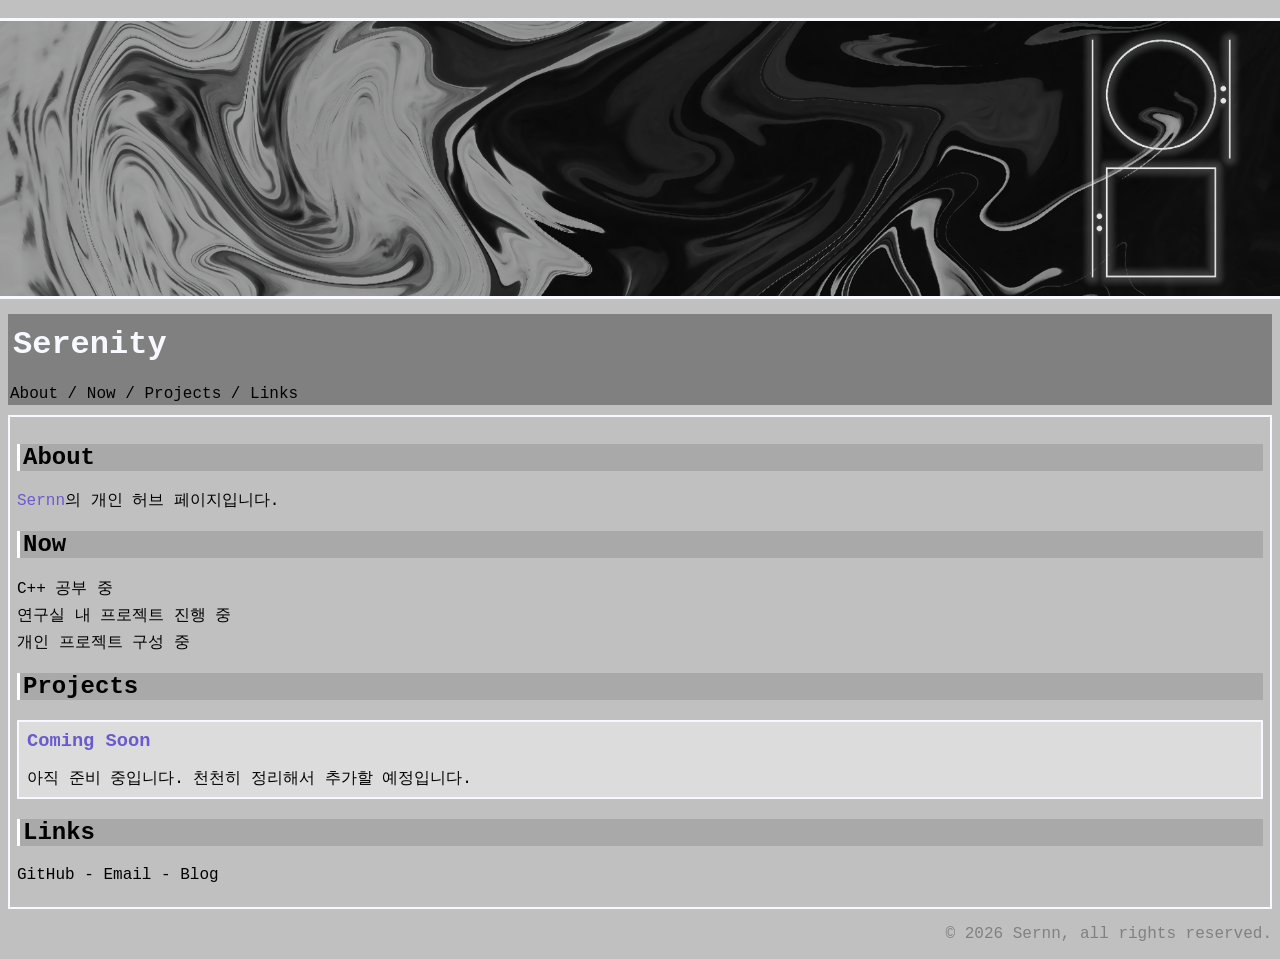
==== commit 1cbbd9d1: "change to Hub page" ====
--- a/index.html
+++ b/index.html
@@ -3,48 +3,62 @@
 <head>
     <meta charset="UTF-8">
     <meta name="viewport" content="width=device-width, initial-scale=1.0">
-    <title>Sernn</title>
+    <title>Serenity</title>
+    <link rel="icon" href="favicon.svg" type="image/svg+xml">
     <link rel="stylesheet" href="style.css">
 </head>
 <body>
     <!-- 배너 이미지 -->
     <img src="images/YMbanner.png" alt="banner" class="banner">
     <header>
-        <h1>Self Introduction</h1>
+        <h1>Serenity</h1>
         <nav>
-            <a href="#introduce">소개</a> /
-            <a href="#hobby">취미</a> /
-            <a href="#contact">연락처</a>
+            <a href="#about">About</a> /
+            <a href="#now">Now</a> /
+            <a href="#projects">Projects</a> /
+            <a href="#links">Links</a>
         </nav>
     </header>
 
     <main>
-        <section id="introduce">
-            <h2>자기소개</h2>
-            <p>한남대학교 컴퓨터공학과 3학년,<br>20222328 윤여명 입니다.</p>
-            <p><span>멋쟁이사자처럼</span> 동아리에서 <span>프론트 세션</span>에 참가중입니다.</p>
+        <section id="about">
+            <h2>About</h2>
+            <p>
+                <span>Sernn</span>의 개인 허브 페이지입니다.<br>
+            </p>
         </section>
 
-        <section id="hobby">
-            <h2>취미</h2>
-            <ul>
-                <li>코딩</li>
-                <li>체스</li>
-            </ul>
+        <section id="now">
+            <h2>Now</h2>
+            <div class="now-list">
+                <p>C++ 공부 중</p>
+                <p>연구실 내 프로젝트 진행 중</p>
+                <p>개인 프로젝트 구성 중</p>
+            </div>
         </section>
 
-        <section id="contact">
-            <h2>연락처</h2>
-            <p>
-                <a href="mailto:sernn1213@gmail.com">E-mail</a> -
-                <a href="https://github.com/Sernn0" target="_blank">Github</a> -
-                <a href="https://discord.gg/fNAJHV7X" target="_blank">Discord</a>
+        <section id="projects">
+            <h2>Projects</h2>
+            <div class="project-list">
+                <article class="project-card">
+                    <h3>Coming Soon</h3>
+                    <p>아직 준비 중입니다. 천천히 정리해서 추가할 예정입니다.</p>
+                </article>
+            </div>
+        </section>
+
+        <section id="links">
+            <h2>Links</h2>
+            <p class="link-list">
+                <a href="https://github.com/Sernn0" target="_blank">GitHub</a> -
+                <a href="mailto:sernn1213@gmail.com">Email</a> -
+                <a href="https://blog.naver.com/sernn0" target="_blank">Blog</a>
             </p>
         </section>
     </main>
 
     <footer>
-        <p>© 2026 윤여명(Sernn), all rights reserved.</p>
+        <p>© 2026 Sernn, all rights reserved.</p>
     </footer>
 </body>
 </html>
--- a/style.css
+++ b/style.css
@@ -18,7 +18,7 @@
     margin-top: 10px;
     padding-left: 3px;
     color: ghostwhite;
-    letter-spacing: 0.35em;
+    letter-spacing: 0;
 }
 
 h2 {
@@ -26,6 +26,12 @@
     border-left: 3px solid white;
     background-color: darkgrey;
     color: black;
+}
+
+h3 {
+    margin-top: 0;
+    margin-bottom: 6px;
+    color: slateblue;
 }
 
 main {
@@ -59,6 +65,29 @@
     list-style-type: lower-greek;
 }
 
+.now-list p {
+    margin: 6px 0;
+}
+
+.project-list {
+    display: grid;
+    gap: 8px;
+}
+
+.project-card {
+    padding: 8px;
+    border: 2px solid ghostwhite;
+    background-color: gainsboro;
+}
+
+.project-card p {
+    margin-bottom: 0;
+}
+
+.link-list {
+    word-break: break-word;
+}
+
 footer {
     text-align: right;
     color: grey;
